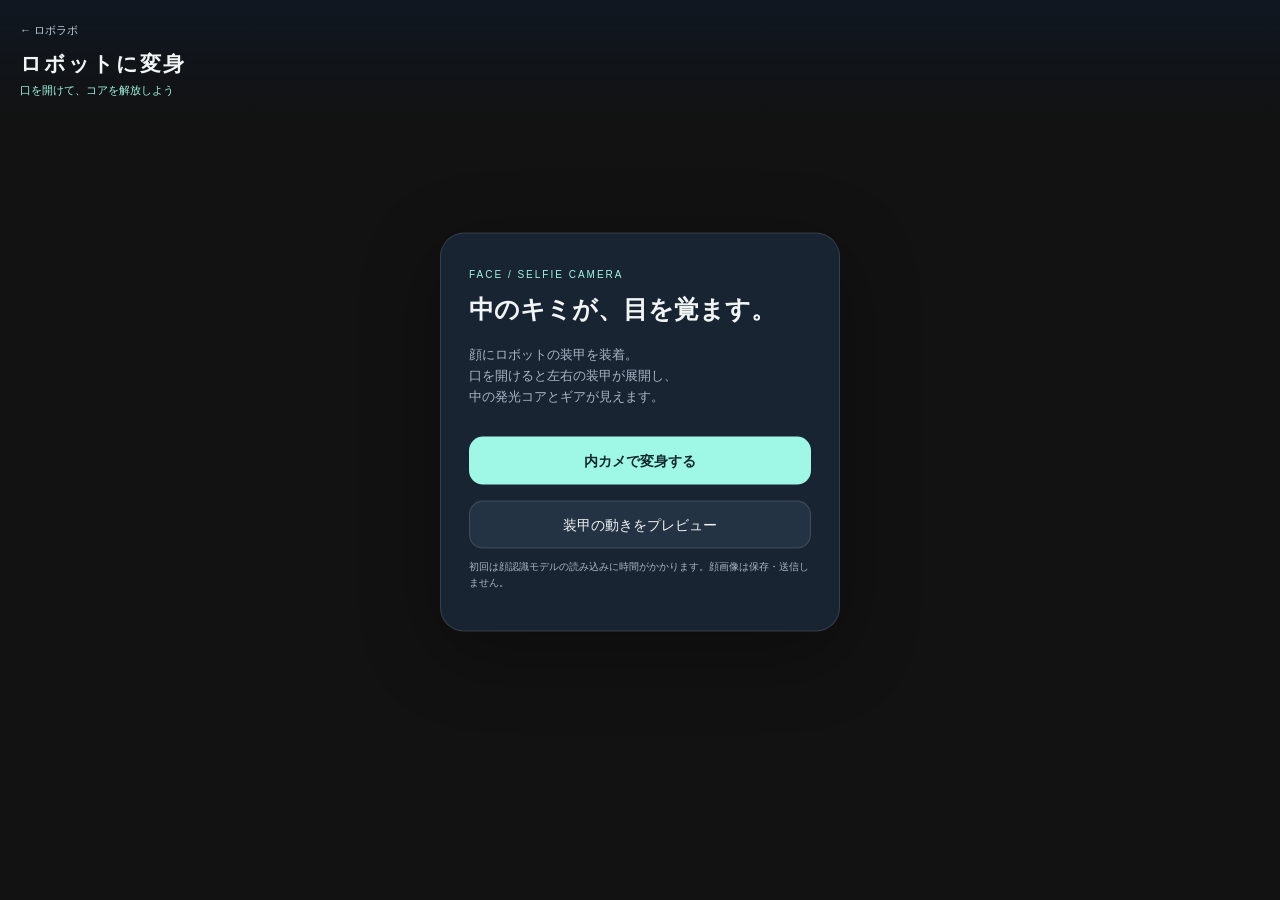
==== face.html @ 9772df5e "Build playable robot AR and mouth-driven face armor" ====
<!doctype html><html lang="ja"><head><meta charset="utf-8"><meta name="viewport" content="width=device-width,initial-scale=1,viewport-fit=cover"><title>ロボットに変身 | ポケット・ロボラボ</title><link rel="stylesheet" href="lab.css"><script defer src="vendor/aframe.min.js"></script><script defer src="robot.js"></script><script defer src="face.js"></script></head><body class="app"><header class="topbar"><a href="index.html" data-exit>← ロボラボ</a><h1>ロボットに変身</h1><div id="status" class="status" role="status">口を開けて、コアを解放しよう</div></header><div id="stage"></div><section id="start-panel" class="start-panel"><span class="kicker">FACE / SELFIE CAMERA</span><h2>中のキミが、目を覚ます。</h2><p>顔にロボットの装甲を装着。<br>口を開けると左右の装甲が展開し、<br>中の発光コアとギアが見えます。</p><button id="start" class="primary">内カメで変身する</button><button id="preview">装甲の動きをプレビュー</button><p class="tiny">初回は顔認識モデルの読み込みに時間がかかります。顔画像は保存・送信しません。</p><p id="error" role="alert"></p></section><div id="tracking-hint" hidden><div class="scan-frame"></div>顔を正面に向けてください</div><section id="controls" class="dock face-dock" hidden><div class="dock-head"><span id="mode-label">FACE ARMOR / STANDBY</span><span id="mouth-label">口の開き 0%</span></div><div class="meter" aria-hidden="true"><i id="mouth-meter"></i></div><div class="swatches" aria-label="コアの色"><button data-color="mint" aria-pressed="true">ミント</button><button data-color="amber" aria-pressed="false">アンバー</button><button data-color="violet" aria-pressed="false">バイオレット</button></div><label class="slider-row">反応感度 <input id="sensitivity" aria-label="口の反応感度" type="range" min="0.6" max="2" step="0.1" value="1.2"></label><button id="demo-open" class="primary" style="width:100%;margin-top:10px" hidden aria-pressed="false">装甲を開く</button><p id="hint" class="hint">口をゆっくり開けると展開。閉じると元に戻ります。</p><a class="home-return" href="play.html" data-exit>マーカーでロボットを操作 →</a></section></body></html>
---- lab.css ----
:root{color-scheme:dark;--bg:#101823;--text:#f2f5f6;--muted:#a7b6c5;--accent:#9ff8e5;--line:#ffffff20}*{box-sizing:border-box}body{margin:0;font:14px/1.6 'Yu Gothic',Meiryo,sans-serif;color:var(--text);background:var(--bg)}a{color:inherit;text-decoration:none}button,a,input{-webkit-tap-highlight-color:transparent}button{font:inherit;cursor:pointer;color:inherit;border:1px solid var(--line);background:#243343;border-radius:14px;min-height:48px;padding:10px 16px;touch-action:manipulation}button:disabled{opacity:.4;cursor:default}button:focus-visible,a:focus-visible,input:focus-visible{outline:3px solid #ffcf81;outline-offset:4px}.landing{max-width:960px;margin:auto;padding:30px 28px}.brand{display:flex;align-items:center;gap:12px;font-size:11px;letter-spacing:2px}.brand b{display:grid;place-items:center;background:var(--accent);color:var(--bg);width:30px;height:30px;border-radius:8px}.brand small{margin-left:auto;font-size:9px;color:var(--muted)}.intro{position:relative;padding:50px 0 35px}.kicker{font-size:10px;color:var(--accent);letter-spacing:2px}h1{font-size:clamp(32px,5vw,58px);letter-spacing:2px;line-height:1.35;margin:16px 0}h1 em{font-style:normal;color:var(--accent)}.intro p{color:var(--muted);font-size:13px}.modes{display:grid;grid-template-columns:1fr 1fr;gap:16px}.mode-card{display:block;border:1px solid var(--line);background:linear-gradient(135deg,#233942,#182730);border-radius:22px;padding:25px}.mode-card h2{font-size:22px;margin:17px 0 6px}.mode-card p{font-size:12px;color:var(--muted)}.pill{display:inline-block;font-size:10px;border:1px solid #8bcbbb50;border-radius:20px;padding:5px 10px;margin-top:10px}.face-card{background:linear-gradient(135deg,#30304c,#222735)}.face-card .kicker{color:#c6baff}.links{display:flex;justify-content:space-between;gap:16px;margin-top:24px;font-size:12px;color:var(--accent)}.privacy{color:var(--muted);font-size:10px;margin-top:28px}.bot-art{position:absolute;right:10%;top:75px;width:180px;height:230px;transform:rotate(8deg);filter:drop-shadow(0 20px 25px #0005)}.head{position:absolute;top:20px;width:180px;height:120px;border:10px solid #c7d9dd;border-radius:32px;background:#eef3ef}.visor{background:#13212d;border-radius:22px;margin:12px 4px;height:62px;display:flex;justify-content:space-evenly;align-items:center}.visor i{width:25px;height:17px;background:var(--accent);border-radius:6px;box-shadow:0 0 18px #9ff8e5aa}.antenna{position:absolute;top:-15px;left:86px;width:7px;height:40px;background:#97b6be}.antenna:before{content:'';position:absolute;top:0;left:-6px;width:19px;height:19px;border-radius:50%;background:#ffd18c}.torso{position:absolute;top:150px;left:40px;width:100px;height:62px;background:#c7d9dd;border-radius:16px;display:grid;place-items:center;color:#114650;font-size:32px}.feet{position:absolute;top:214px;left:43px;width:40px;height:18px;background:#94b8bd;border-radius:8px;box-shadow:54px 0 #94b8bd}.app{overflow:hidden;background:transparent}.app.preview{background:radial-gradient(ellipse at 50% 35%,#24465a,#101823 70%)}.topbar{position:fixed;z-index:10;top:0;left:0;right:0;padding:calc(18px + env(safe-area-inset-top)) 20px 26px;background:linear-gradient(#101823e8,transparent);pointer-events:none}.topbar a{pointer-events:auto;font-size:11px;color:#bacbd7}.topbar h1{font-size:21px;margin:10px 0 3px}.status{font-size:11px;color:var(--accent)}.start-panel{position:fixed;z-index:20;left:50%;top:48%;transform:translate(-50%,-50%);background:#192635f5;border:1px solid var(--line);border-radius:24px;padding:28px;width:min(400px,calc(100% - 36px));box-shadow:0 20px 80px #0005}.start-panel h2{font-size:25px;margin:5px 0 16px}.start-panel p{color:var(--muted);font-size:13px}.primary{background:var(--accent);color:#12272e;border:0;font-weight:bold}.start-panel button{width:100%;margin-top:16px}.start-panel a{display:inline-block;color:var(--accent);font-size:12px;margin-top:12px}.tiny{font-size:10px!important;color:var(--muted)}#stage{position:fixed;inset:0;overflow:hidden;z-index:0}a-scene{width:100%;height:100%}video{pointer-events:none}.dock{position:fixed;z-index:10;bottom:calc(14px + env(safe-area-inset-bottom));left:50%;transform:translateX(-50%);width:min(460px,calc(100% - 24px));padding:14px 16px;background:#162431ed;backdrop-filter:blur(16px);border:1px solid var(--line);border-radius:22px}.dock-head{display:flex;justify-content:space-between;align-items:center;font-size:10px;letter-spacing:1px;color:var(--muted)}.dock-head button{font-size:10px;min-height:32px;padding:4px 8px;background:none;border:0}.gamepad{display:flex;align-items:center;justify-content:space-between;gap:15px;padding-top:10px}.dpad{display:grid;grid-template-columns:44px 44px 44px;grid-template-rows:46px 46px;gap:4px;touch-action:none;user-select:none}.dpad button{padding:0;font-size:22px;min-height:44px;touch-action:none}.dpad [data-dir=up]{grid-column:2}.dpad [data-dir=left]{grid-column:1;grid-row:2}.dpad [data-dir=down]{grid-column:2;grid-row:2}.dpad [data-dir=right]{grid-column:3;grid-row:2}.dpad button.pressed{background:var(--accent);color:#12272e}.action-pad{display:grid;grid-template-columns:1fr 1fr;gap:7px;flex:1}.action-pad button{font-size:11px;padding:8px 3px;white-space:nowrap}.action-pad .core{grid-column:span 2;color:var(--accent)}.hint{text-align:center;color:var(--muted);font-size:10px;margin:12px 0 0}.swatches{display:flex;gap:8px;margin:12px 0}.swatches button{flex:1;font-size:12px;min-height:40px;padding:6px}.swatches [aria-pressed=true]{border-color:var(--accent);color:var(--accent)}.meter{height:5px;background:#ffffff1a;border-radius:10px;overflow:hidden;margin:12px 0}.meter i{display:block;height:100%;width:0;background:var(--accent)}.slider-row{display:flex;gap:15px;align-items:center;font-size:11px;color:var(--muted)}.slider-row input{width:100%;accent-color:var(--accent)}#tracking-hint{position:fixed;top:43%;left:50%;transform:translate(-50%,-50%);z-index:4;text-align:center;pointer-events:none;color:white;text-shadow:0 2px 6px black;font-size:12px}.scan-frame{width:160px;height:160px;border:1px solid #9ff8e580;border-radius:24px;margin:auto auto 16px}#error{color:#ffd5b3;font-size:12px}.face-dock{max-width:420px}.home-return{display:block;margin-top:14px;text-align:center;font-size:11px;color:var(--muted)}[hidden]{display:none!important}@media(max-width:600px){.landing{padding:22px}.intro{padding:35px 0 25px}.intro h1{font-size:34px}.bot-art{right:0;top:70px;transform:scale(.62) rotate(8deg);transform-origin:right top}.modes{grid-template-columns:1fr;gap:12px}.mode-card{padding:19px 22px}.mode-card h2{font-size:21px;margin-top:10px}.mode-card p{margin:5px 0}.pill{margin-top:7px}.intro p{font-size:12px}.links{font-size:11px}}@media(max-height:640px){.topbar{padding:10px 16px}.dock{bottom:6px;padding:8px 12px}.hint{margin-top:6px}.start-panel{top:47%;padding:20px}.topbar h1{font-size:18px}}
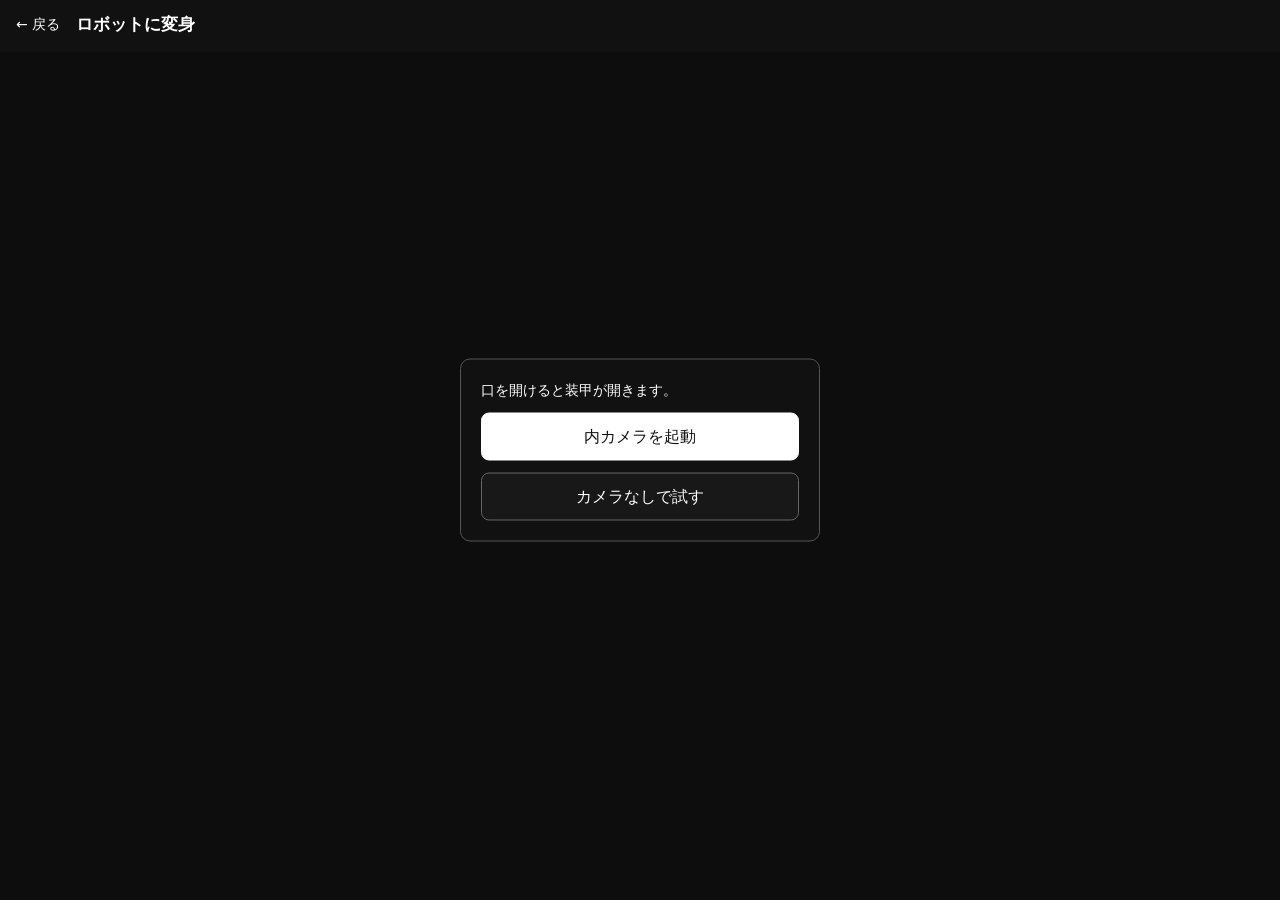
==== commit 5dc3dcb8: "Simplify robot modes and use a monochrome design" ====
--- a/face.html
+++ b/face.html
@@ -1 +1,33 @@
-<!doctype html><html lang="ja"><head><meta charset="utf-8"><meta name="viewport" content="width=device-width,initial-scale=1,viewport-fit=cover"><title>ロボットに変身 | ポケット・ロボラボ</title><link rel="stylesheet" href="lab.css"><script defer src="vendor/aframe.min.js"></script><script defer src="robot.js"></script><script defer src="face.js"></script></head><body class="app"><header class="topbar"><a href="index.html" data-exit>← ロボラボ</a><h1>ロボットに変身</h1><div id="status" class="status" role="status">口を開けて、コアを解放しよう</div></header><div id="stage"></div><section id="start-panel" class="start-panel"><span class="kicker">FACE / SELFIE CAMERA</span><h2>中のキミが、目を覚ます。</h2><p>顔にロボットの装甲を装着。<br>口を開けると左右の装甲が展開し、<br>中の発光コアとギアが見えます。</p><button id="start" class="primary">内カメで変身する</button><button id="preview">装甲の動きをプレビュー</button><p class="tiny">初回は顔認識モデルの読み込みに時間がかかります。顔画像は保存・送信しません。</p><p id="error" role="alert"></p></section><div id="tracking-hint" hidden><div class="scan-frame"></div>顔を正面に向けてください</div><section id="controls" class="dock face-dock" hidden><div class="dock-head"><span id="mode-label">FACE ARMOR / STANDBY</span><span id="mouth-label">口の開き 0%</span></div><div class="meter" aria-hidden="true"><i id="mouth-meter"></i></div><div class="swatches" aria-label="コアの色"><button data-color="mint" aria-pressed="true">ミント</button><button data-color="amber" aria-pressed="false">アンバー</button><button data-color="violet" aria-pressed="false">バイオレット</button></div><label class="slider-row">反応感度 <input id="sensitivity" aria-label="口の反応感度" type="range" min="0.6" max="2" step="0.1" value="1.2"></label><button id="demo-open" class="primary" style="width:100%;margin-top:10px" hidden aria-pressed="false">装甲を開く</button><p id="hint" class="hint">口をゆっくり開けると展開。閉じると元に戻ります。</p><a class="home-return" href="play.html" data-exit>マーカーでロボットを操作 →</a></section></body></html>
+<!doctype html>
+<html lang="ja">
+<head>
+  <meta charset="utf-8">
+  <meta name="viewport" content="width=device-width,initial-scale=1,viewport-fit=cover">
+  <title>ロボットに変身</title>
+  <link rel="stylesheet" href="lab.css?v=3">
+
+  <script defer src="vendor/aframe.min.js"></script>
+  <script defer src="robot.js?v=3"></script>
+  <script defer src="face.js?v=3"></script>
+</head>
+
+<body class="app">
+  <header class="topbar">
+    <a href="index.html" data-exit aria-label="ホームへ戻る">← 戻る</a>
+    <h1>ロボットに変身</h1>
+    <p id="status" role="status"></p>
+  </header>
+  <div id="stage"></div>
+  <section id="start-panel" class="start-panel">
+
+    <p>口を開けると装甲が開きます。</p>
+    <button id="start" class="primary">内カメラを起動</button>
+    <button id="preview">カメラなしで試す</button>
+    <p id="error" role="alert"></p>
+  </section>
+
+  <section id="controls" class="dock" aria-label="装甲プレビュー" hidden>
+    <button id="demo-open" class="primary" aria-pressed="false">装甲を開く</button>
+  </section>
+</body>
+</html>
--- a/lab.css
+++ b/lab.css
@@ -1 +1,93 @@
-:root{color-scheme:dark;--bg:#101823;--text:#f2f5f6;--muted:#a7b6c5;--accent:#9ff8e5;--line:#ffffff20}*{box-sizing:border-box}body{margin:0;font:14px/1.6 'Yu Gothic',Meiryo,sans-serif;color:var(--text);background:var(--bg)}a{color:inherit;text-decoration:none}button,a,input{-webkit-tap-highlight-color:transparent}button{font:inherit;cursor:pointer;color:inherit;border:1px solid var(--line);background:#243343;border-radius:14px;min-height:48px;padding:10px 16px;touch-action:manipulation}button:disabled{opacity:.4;cursor:default}button:focus-visible,a:focus-visible,input:focus-visible{outline:3px solid #ffcf81;outline-offset:4px}.landing{max-width:960px;margin:auto;padding:30px 28px}.brand{display:flex;align-items:center;gap:12px;font-size:11px;letter-spacing:2px}.brand b{display:grid;place-items:center;background:var(--accent);color:var(--bg);width:30px;height:30px;border-radius:8px}.brand small{margin-left:auto;font-size:9px;color:var(--muted)}.intro{position:relative;padding:50px 0 35px}.kicker{font-size:10px;color:var(--accent);letter-spacing:2px}h1{font-size:clamp(32px,5vw,58px);letter-spacing:2px;line-height:1.35;margin:16px 0}h1 em{font-style:normal;color:var(--accent)}.intro p{color:var(--muted);font-size:13px}.modes{display:grid;grid-template-columns:1fr 1fr;gap:16px}.mode-card{display:block;border:1px solid var(--line);background:linear-gradient(135deg,#233942,#182730);border-radius:22px;padding:25px}.mode-card h2{font-size:22px;margin:17px 0 6px}.mode-card p{font-size:12px;color:var(--muted)}.pill{display:inline-block;font-size:10px;border:1px solid #8bcbbb50;border-radius:20px;padding:5px 10px;margin-top:10px}.face-card{background:linear-gradient(135deg,#30304c,#222735)}.face-card .kicker{color:#c6baff}.links{display:flex;justify-content:space-between;gap:16px;margin-top:24px;font-size:12px;color:var(--accent)}.privacy{color:var(--muted);font-size:10px;margin-top:28px}.bot-art{position:absolute;right:10%;top:75px;width:180px;height:230px;transform:rotate(8deg);filter:drop-shadow(0 20px 25px #0005)}.head{position:absolute;top:20px;width:180px;height:120px;border:10px solid #c7d9dd;border-radius:32px;background:#eef3ef}.visor{background:#13212d;border-radius:22px;margin:12px 4px;height:62px;display:flex;justify-content:space-evenly;align-items:center}.visor i{width:25px;height:17px;background:var(--accent);border-radius:6px;box-shadow:0 0 18px #9ff8e5aa}.antenna{position:absolute;top:-15px;left:86px;width:7px;height:40px;background:#97b6be}.antenna:before{content:'';position:absolute;top:0;left:-6px;width:19px;height:19px;border-radius:50%;background:#ffd18c}.torso{position:absolute;top:150px;left:40px;width:100px;height:62px;background:#c7d9dd;border-radius:16px;display:grid;place-items:center;color:#114650;font-size:32px}.feet{position:absolute;top:214px;left:43px;width:40px;height:18px;background:#94b8bd;border-radius:8px;box-shadow:54px 0 #94b8bd}.app{overflow:hidden;background:transparent}.app.preview{background:radial-gradient(ellipse at 50% 35%,#24465a,#101823 70%)}.topbar{position:fixed;z-index:10;top:0;left:0;right:0;padding:calc(18px + env(safe-area-inset-top)) 20px 26px;background:linear-gradient(#101823e8,transparent);pointer-events:none}.topbar a{pointer-events:auto;font-size:11px;color:#bacbd7}.topbar h1{font-size:21px;margin:10px 0 3px}.status{font-size:11px;color:var(--accent)}.start-panel{position:fixed;z-index:20;left:50%;top:48%;transform:translate(-50%,-50%);background:#192635f5;border:1px solid var(--line);border-radius:24px;padding:28px;width:min(400px,calc(100% - 36px));box-shadow:0 20px 80px #0005}.start-panel h2{font-size:25px;margin:5px 0 16px}.start-panel p{color:var(--muted);font-size:13px}.primary{background:var(--accent);color:#12272e;border:0;font-weight:bold}.start-panel button{width:100%;margin-top:16px}.start-panel a{display:inline-block;color:var(--accent);font-size:12px;margin-top:12px}.tiny{font-size:10px!important;color:var(--muted)}#stage{position:fixed;inset:0;overflow:hidden;z-index:0}a-scene{width:100%;height:100%}video{pointer-events:none}.dock{position:fixed;z-index:10;bottom:calc(14px + env(safe-area-inset-bottom));left:50%;transform:translateX(-50%);width:min(460px,calc(100% - 24px));padding:14px 16px;background:#162431ed;backdrop-filter:blur(16px);border:1px solid var(--line);border-radius:22px}.dock-head{display:flex;justify-content:space-between;align-items:center;font-size:10px;letter-spacing:1px;color:var(--muted)}.dock-head button{font-size:10px;min-height:32px;padding:4px 8px;background:none;border:0}.gamepad{display:flex;align-items:center;justify-content:space-between;gap:15px;padding-top:10px}.dpad{display:grid;grid-template-columns:44px 44px 44px;grid-template-rows:46px 46px;gap:4px;touch-action:none;user-select:none}.dpad button{padding:0;font-size:22px;min-height:44px;touch-action:none}.dpad [data-dir=up]{grid-column:2}.dpad [data-dir=left]{grid-column:1;grid-row:2}.dpad [data-dir=down]{grid-column:2;grid-row:2}.dpad [data-dir=right]{grid-column:3;grid-row:2}.dpad button.pressed{background:var(--accent);color:#12272e}.action-pad{display:grid;grid-template-columns:1fr 1fr;gap:7px;flex:1}.action-pad button{font-size:11px;padding:8px 3px;white-space:nowrap}.action-pad .core{grid-column:span 2;color:var(--accent)}.hint{text-align:center;color:var(--muted);font-size:10px;margin:12px 0 0}.swatches{display:flex;gap:8px;margin:12px 0}.swatches button{flex:1;font-size:12px;min-height:40px;padding:6px}.swatches [aria-pressed=true]{border-color:var(--accent);color:var(--accent)}.meter{height:5px;background:#ffffff1a;border-radius:10px;overflow:hidden;margin:12px 0}.meter i{display:block;height:100%;width:0;background:var(--accent)}.slider-row{display:flex;gap:15px;align-items:center;font-size:11px;color:var(--muted)}.slider-row input{width:100%;accent-color:var(--accent)}#tracking-hint{position:fixed;top:43%;left:50%;transform:translate(-50%,-50%);z-index:4;text-align:center;pointer-events:none;color:white;text-shadow:0 2px 6px black;font-size:12px}.scan-frame{width:160px;height:160px;border:1px solid #9ff8e580;border-radius:24px;margin:auto auto 16px}#error{color:#ffd5b3;font-size:12px}.face-dock{max-width:420px}.home-return{display:block;margin-top:14px;text-align:center;font-size:11px;color:var(--muted)}[hidden]{display:none!important}@media(max-width:600px){.landing{padding:22px}.intro{padding:35px 0 25px}.intro h1{font-size:34px}.bot-art{right:0;top:70px;transform:scale(.62) rotate(8deg);transform-origin:right top}.modes{grid-template-columns:1fr;gap:12px}.mode-card{padding:19px 22px}.mode-card h2{font-size:21px;margin-top:10px}.mode-card p{margin:5px 0}.pill{margin-top:7px}.intro p{font-size:12px}.links{font-size:11px}}@media(max-height:640px){.topbar{padding:10px 16px}.dock{bottom:6px;padding:8px 12px}.hint{margin-top:6px}.start-panel{top:47%;padding:20px}.topbar h1{font-size:18px}}
+:root {
+  color-scheme: dark;
+  font: 16px/1.5 system-ui, sans-serif;
+  color: #fff;
+  background: #0d0d0d;
+}
+* { box-sizing: border-box; }
+body { margin: 0; }
+a { color: inherit; }
+button, .button {
+  display: inline-flex;
+  align-items: center;
+  justify-content: center;
+  min-height: 48px;
+  padding: 10px 16px;
+  border: 1px solid #666;
+  border-radius: 8px;
+  background: #181818;
+  color: #fff;
+  font: inherit;
+  text-decoration: none;
+  cursor: pointer;
+  touch-action: manipulation;
+}
+.primary, .dpad .pressed { background: #fff; border-color: #fff; color: #111; }
+button:disabled { opacity: .4; cursor: default; }
+:focus-visible { outline: 2px solid #fff; outline-offset: 4px; }
+[hidden] { display: none !important; }
+.home main {
+  width: min(100% - 40px, 400px);
+  margin: min(25vh, 190px) auto 40px;
+}
+h1 { font-size: 26px; margin: 0 0 28px; }
+.menu { display: grid; gap: 12px; }
+.text-link { font-size: 14px; text-underline-offset: 4px; }
+.home .text-link { display: inline-block; margin-top: 20px; }
+.app { overflow: hidden; background: transparent; }
+#stage { position: fixed; inset: 0; overflow: hidden; z-index: 0; }
+a-scene { width: 100%; height: 100%; }
+video { pointer-events: none; }
+.topbar {
+  position: fixed;
+  z-index: 10;
+  inset: 0 0 auto;
+  padding: calc(12px + env(safe-area-inset-top)) 16px 14px;
+  background: #111;
+  display: flex;
+  align-items: center;
+  flex-wrap: wrap;
+  gap: 2px 16px;
+}
+.topbar a { font-size: 14px; text-decoration: none; }
+.topbar h1 { font-size: 17px; margin: 0; }
+#status { margin: 0; width: 100%; font-size: 13px; color: #eee; }
+#status:empty, #error:empty { display: none; }
+.start-panel {
+  position: fixed;
+  z-index: 20;
+  top: 50%;
+  left: 50%;
+  transform: translate(-50%, -50%);
+  width: min(100% - 32px, 360px);
+  padding: 20px;
+  background: #111;
+  border: 1px solid #555;
+  border-radius: 10px;
+  display: grid;
+  gap: 12px;
+}
+.start-panel p { margin: 0; font-size: 14px; }
+.dock {
+  position: fixed;
+  z-index: 10;
+  bottom: calc(12px + env(safe-area-inset-bottom));
+  left: 50%;
+  transform: translateX(-50%);
+  display: flex;
+  justify-content: space-between;
+  align-items: end;
+  gap: 12px;
+  width: min(100% - 24px, 380px);
+  padding: 10px;
+  background: #111;
+  border: 1px solid #555;
+  border-radius: 10px;
+}
+.dock > button { flex: 1; }
+.dpad { display: grid; grid-template-columns: repeat(3, 48px); gap: 4px; user-select: none; }
+.dpad button { padding: 0; font-size: 22px; touch-action: none; }
+.dpad [data-dir=up] { grid-column: 2; }
+.dpad [data-dir=left] { grid-column: 1; grid-row: 2; }
+.dpad [data-dir=down] { grid-column: 2; grid-row: 2; }
+.dpad [data-dir=right] { grid-column: 3; grid-row: 2; }
